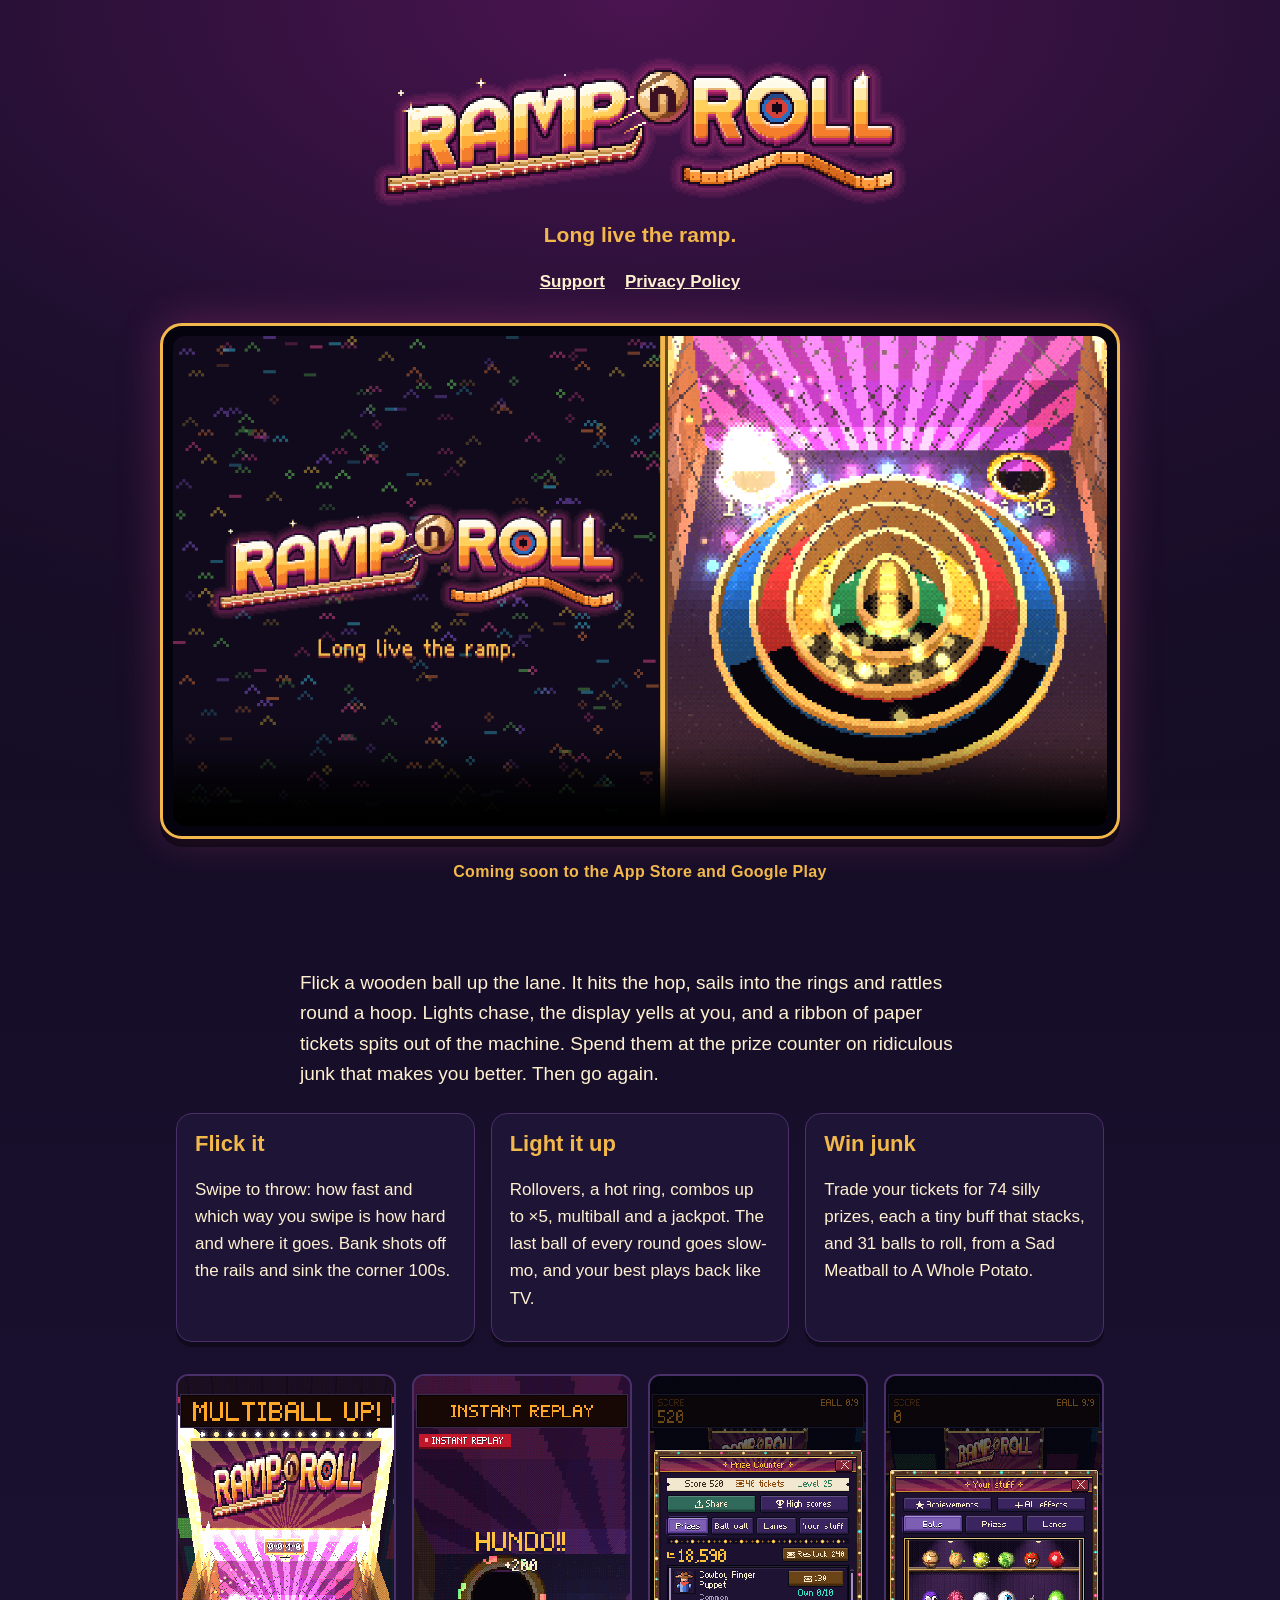
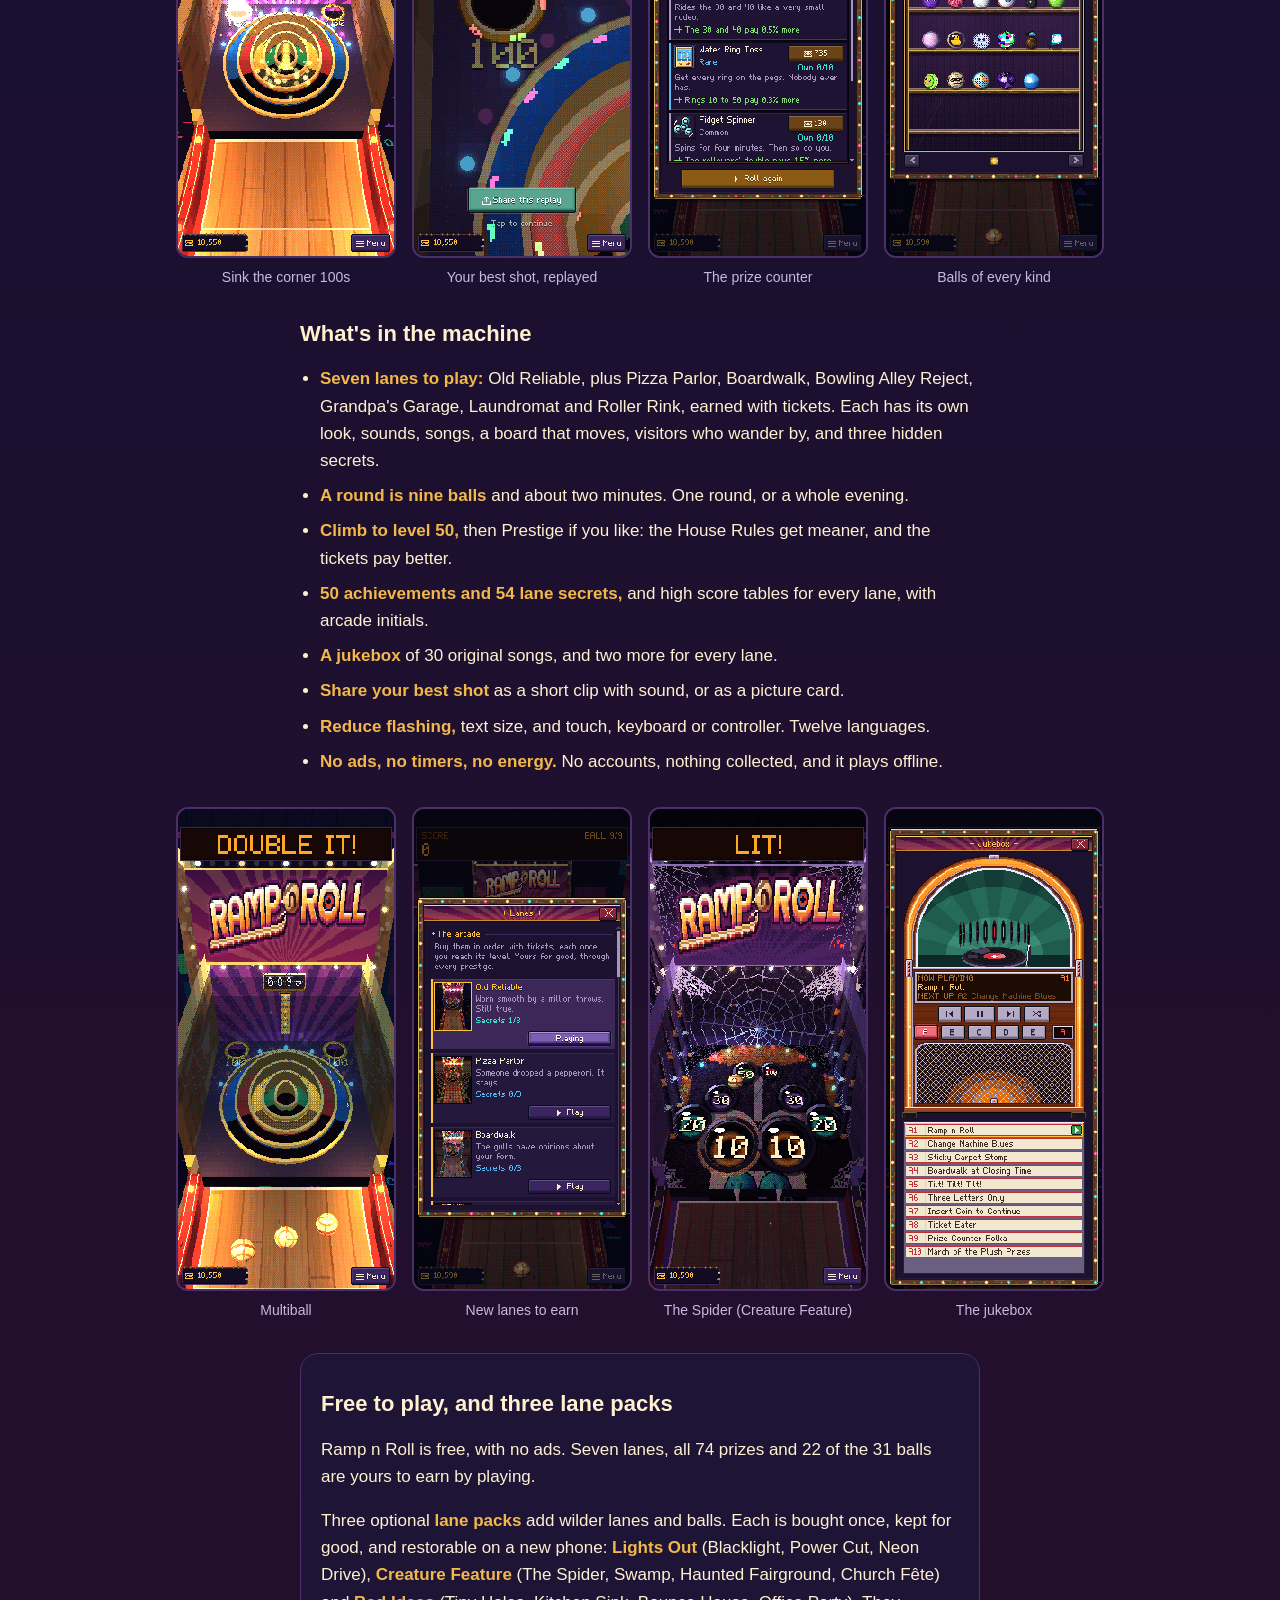
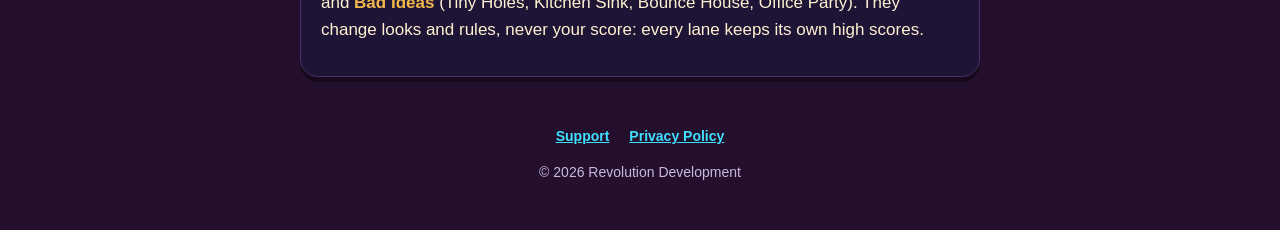
==== index.html @ 35fb27bb "Ramp n Roll: the landing, privacy and support pages" ====
<!doctype html>
<html lang="en">
<head>
  <meta charset="utf-8">
  <meta name="viewport" content="width=device-width, initial-scale=1">
  <title>Ramp n Roll</title>
  <meta name="description" content="A silly pixel-art arcade game: flick the ball up the lane, light up the machine, win tickets and spend them on ridiculous prizes. For iPhone, iPad and Android.">
  <meta property="og:title" content="Ramp n Roll">
  <meta property="og:description" content="Flick the ball up the lane, light up the machine, win tickets, buy ridiculous prizes, go again. Long live the ramp.">
  <meta property="og:image" content="https://webdevbrian.github.io/rampnroll-site/og.png">
  <meta property="og:type" content="website">
  <meta name="twitter:card" content="summary_large_image">
  <meta name="theme-color" content="#100a1c">
  <link rel="icon" href="icon.png">
  <link rel="apple-touch-icon" href="icon.png">
  <link rel="stylesheet" href="style.css">
</head>
<body>
  <header class="hero">
    <h1><img class="logo pixel" src="logo.png" alt="Ramp n Roll" width="1088" height="324"></h1>
    <p class="tagline">Long live the ramp.</p>
    <nav><a href="support.html">Support</a><a href="privacy.html">Privacy Policy</a></nav>
    <figure class="screen">
      <video controls playsinline preload="metadata" poster="og.png" width="1920" height="1080">
        <source src="trailer.mp4" type="video/mp4">
        <img src="og.png" alt="Ramp n Roll's logo beside the machine's board, lit up after a corner 100." width="1200" height="630">
      </video>
    </figure>
    <p class="soon">Coming soon to the App Store and Google Play</p>
  </header>

  <main>
    <section class="intro">
      <p>Flick a wooden ball up the lane. It hits the hop, sails into the rings and rattles round a hoop. Lights chase, the display yells at you, and a ribbon of paper tickets spits out of the machine. Spend them at the prize counter on ridiculous junk that makes you better. Then go again.</p>
    </section>

    <section class="how">
      <div><h2>Flick it</h2><p>Swipe to throw: how fast and which way you swipe is how hard and where it goes. Bank shots off the rails and sink the corner 100s.</p></div>
      <div><h2>Light it up</h2><p>Rollovers, a hot ring, combos up to ×5, multiball and a jackpot. The last ball of every round goes slow-mo, and your best plays back like TV.</p></div>
      <div><h2>Win junk</h2><p>Trade your tickets for 74 silly prizes, each a tiny buff that stacks, and 31 balls to roll, from a Sad Meatball to A Whole Potato.</p></div>
    </section>

    <section class="gallery">
      <figure><img src="shots/hundo.png" alt="The machine lit up as a ball drops into a corner 100." width="480" height="1066" loading="lazy"><figcaption>Sink the corner 100s</figcaption></figure>
      <figure><img src="shots/replay.png" alt="The instant replay, close on the 100 hole with HUNDO!! over it." width="480" height="1066" loading="lazy"><figcaption>Your best shot, replayed</figcaption></figure>
      <figure><img src="shots/counter.png" alt="The prize counter after a round, with prizes to buy for tickets." width="480" height="1066" loading="lazy"><figcaption>The prize counter</figcaption></figure>
      <figure><img src="shots/balls.png" alt="Shelves of balls in a lit glass case." width="480" height="1066" loading="lazy"><figcaption>Balls of every kind</figcaption></figure>
    </section>

    <section class="features">
      <h2>What's in the machine</h2>
      <ul>
        <li><strong>Seven lanes to play:</strong> Old Reliable, plus Pizza Parlor, Boardwalk, Bowling Alley Reject, Grandpa's Garage, Laundromat and Roller Rink, earned with tickets. Each has its own look, sounds, songs, a board that moves, visitors who wander by, and three hidden secrets.</li>
        <li><strong>A round is nine balls</strong> and about two minutes. One round, or a whole evening.</li>
        <li><strong>Climb to level 50,</strong> then Prestige if you like: the House Rules get meaner, and the tickets pay better.</li>
        <li><strong>50 achievements and 54 lane secrets,</strong> and high score tables for every lane, with arcade initials.</li>
        <li><strong>A jukebox</strong> of 30 original songs, and two more for every lane.</li>
        <li><strong>Share your best shot</strong> as a short clip with sound, or as a picture card.</li>
        <li><strong>Reduce flashing,</strong> text size, and touch, keyboard or controller. Twelve languages.</li>
        <li><strong>No ads, no timers, no energy.</strong> No accounts, nothing collected, and it plays offline.</li>
      </ul>
    </section>

    <section class="gallery">
      <figure><img src="shots/multiball.png" alt="Multiball: three balls rolling up the lane at once." width="480" height="1066" loading="lazy"><figcaption>Multiball</figcaption></figure>
      <figure><img src="shots/lanes.png" alt="The lane picker, with Old Reliable, Pizza Parlor and Boardwalk." width="480" height="1066" loading="lazy"><figcaption>New lanes to earn</figcaption></figure>
      <figure><img src="shots/spider.png" alt="The Spider lane: a giant spider's face, its eyes the holes." width="480" height="1066" loading="lazy"><figcaption>The Spider (Creature Feature)</figcaption></figure>
      <figure><img src="shots/jukebox.png" alt="The jukebox, with its record turning and a list of songs." width="480" height="1066" loading="lazy"><figcaption>The jukebox</figcaption></figure>
    </section>

    <section class="price card">
      <h2>Free to play, and three lane packs</h2>
      <p>Ramp n Roll is free, with no ads. Seven lanes, all 74 prizes and 22 of the 31 balls are yours to earn by playing.</p>
      <p>Three optional <strong>lane packs</strong> add wilder lanes and balls. Each is bought once, kept for good, and restorable on a new phone: <strong>Lights Out</strong> (Blacklight, Power Cut, Neon Drive), <strong>Creature Feature</strong> (The Spider, Swamp, Haunted Fairground, Church Fête) and <strong>Bad Ideas</strong> (Tiny Holes, Kitchen Sink, Bounce House, Office Party). They change looks and rules, never your score: every lane keeps its own high scores.</p>
    </section>
  </main>

  <footer>
    <nav><a href="support.html">Support</a><a href="privacy.html">Privacy Policy</a></nav>
    <p>© 2026 Revolution Development</p>
  </footer>
</body>
</html>
---- style.css ----
/* Ramp n Roll's public pages: the arcade's palette (the carpet's dark, the cabinet's gold, the neon), readable on a phone. */
:root {
  --ink: #fff1d0; --ink-soft: #c9b8e0; --night: #100a1c; --night-2: #1a1030; --panel: #1e1436; --panel-edge: #4a2f6a;
  --gold: #f2b84b; --pink: #ff4fa3; --cyan: #3fe0ff; --rust: #7a2f2a;
}
* { box-sizing: border-box; }
html { -webkit-text-size-adjust: 100%; background: var(--night); }
body { margin: 0; background: linear-gradient(180deg, var(--night), var(--night-2) 45%, #240f2c); color: var(--ink); font: 17px/1.6 -apple-system, BlinkMacSystemFont, "Segoe UI", Roboto, sans-serif; min-height: 100vh; }
img, video { max-width: 100%; height: auto; }
a { color: var(--cyan); }
.pixel { image-rendering: pixelated; }

header { background: radial-gradient(120% 90% at 50% 0%, #4a1450 0%, #1e0f2e 55%, transparent 100%); padding: 40px 16px 32px; text-align: center; }
header .icon { width: 96px; height: 96px; border-radius: 22px; box-shadow: 0 6px 0 rgba(0, 0, 0, .35); }
header h1 { margin: 12px 0 0; font-size: 38px; line-height: 1.2; letter-spacing: .5px; text-shadow: 0 3px 0 #05030e; }
header p { margin: 4px 0 0; color: var(--ink-soft); }
nav { display: flex; gap: 20px; justify-content: center; flex-wrap: wrap; margin-top: 16px; }
header nav a { color: var(--ink); font-weight: 600; }

.hero { padding-bottom: 40px; }
.hero .logo { display: block; margin: 0 auto; width: min(100%, 544px); }
.tagline { font-size: 21px; color: var(--gold) !important; font-weight: 600; }
.screen { margin: 28px auto 0; max-width: 960px; padding: 10px; background: #05030e; border: 3px solid var(--gold); border-radius: 22px; box-shadow: 0 8px 0 rgba(0, 0, 0, .45), 0 0 40px rgba(255, 79, 163, .25); }
.screen video { display: block; width: 100%; border-radius: 12px; }
.soon { margin-top: 20px; font-weight: 600; font-size: 16px; letter-spacing: .3px; color: var(--gold) !important; }

main { max-width: 680px; margin: 0 auto; padding: 24px 16px 48px; }
h2 { font-size: 22px; line-height: 1.3; margin: 32px 0 8px; color: var(--ink); }
.card { background: var(--panel); border: 1px solid var(--panel-edge); border-radius: 18px; padding: 4px 20px 16px; box-shadow: 0 5px 0 rgba(0, 0, 0, .35); margin: 16px 0; }

.hero ~ main { max-width: 960px; }
.intro { max-width: 680px; margin: 8px auto 0; font-size: 19px; }
.how { display: grid; grid-template-columns: repeat(3, 1fr); gap: 16px; margin: 24px 0 8px; }
.how div { background: var(--panel); border: 1px solid var(--panel-edge); border-radius: 16px; padding: 4px 18px 12px; box-shadow: 0 5px 0 rgba(0, 0, 0, .35); }
.how h2 { margin-top: 12px; color: var(--gold); }
.gallery { display: grid; grid-template-columns: repeat(4, 1fr); gap: 16px; margin: 32px 0; }
.gallery figure { margin: 0; }
.gallery img { display: block; width: 100%; border-radius: 12px; border: 2px solid var(--panel-edge); background: #05030e; image-rendering: pixelated; }
.gallery figcaption { font-size: 14px; color: var(--ink-soft); margin-top: 8px; text-align: center; }
.features { max-width: 680px; margin: 0 auto; }
.features ul { padding-left: 20px; }
.features li { margin: 8px 0; }
.features strong, .price strong { color: var(--gold); }
.price { max-width: 680px; margin: 32px auto 0; }

footer { text-align: center; color: var(--ink-soft); font-size: 14px; padding: 0 16px 32px; }
footer nav { margin: 0 0 8px; }
footer nav a { font-weight: 600; }

@media (max-width: 760px) {
  .gallery { grid-template-columns: 1fr 1fr; }
}
@media (max-width: 640px) {
  header h1 { font-size: 32px; }
  .how { grid-template-columns: 1fr; }
  .screen { padding: 6px; border-radius: 16px; }
  .screen video { border-radius: 10px; }
}
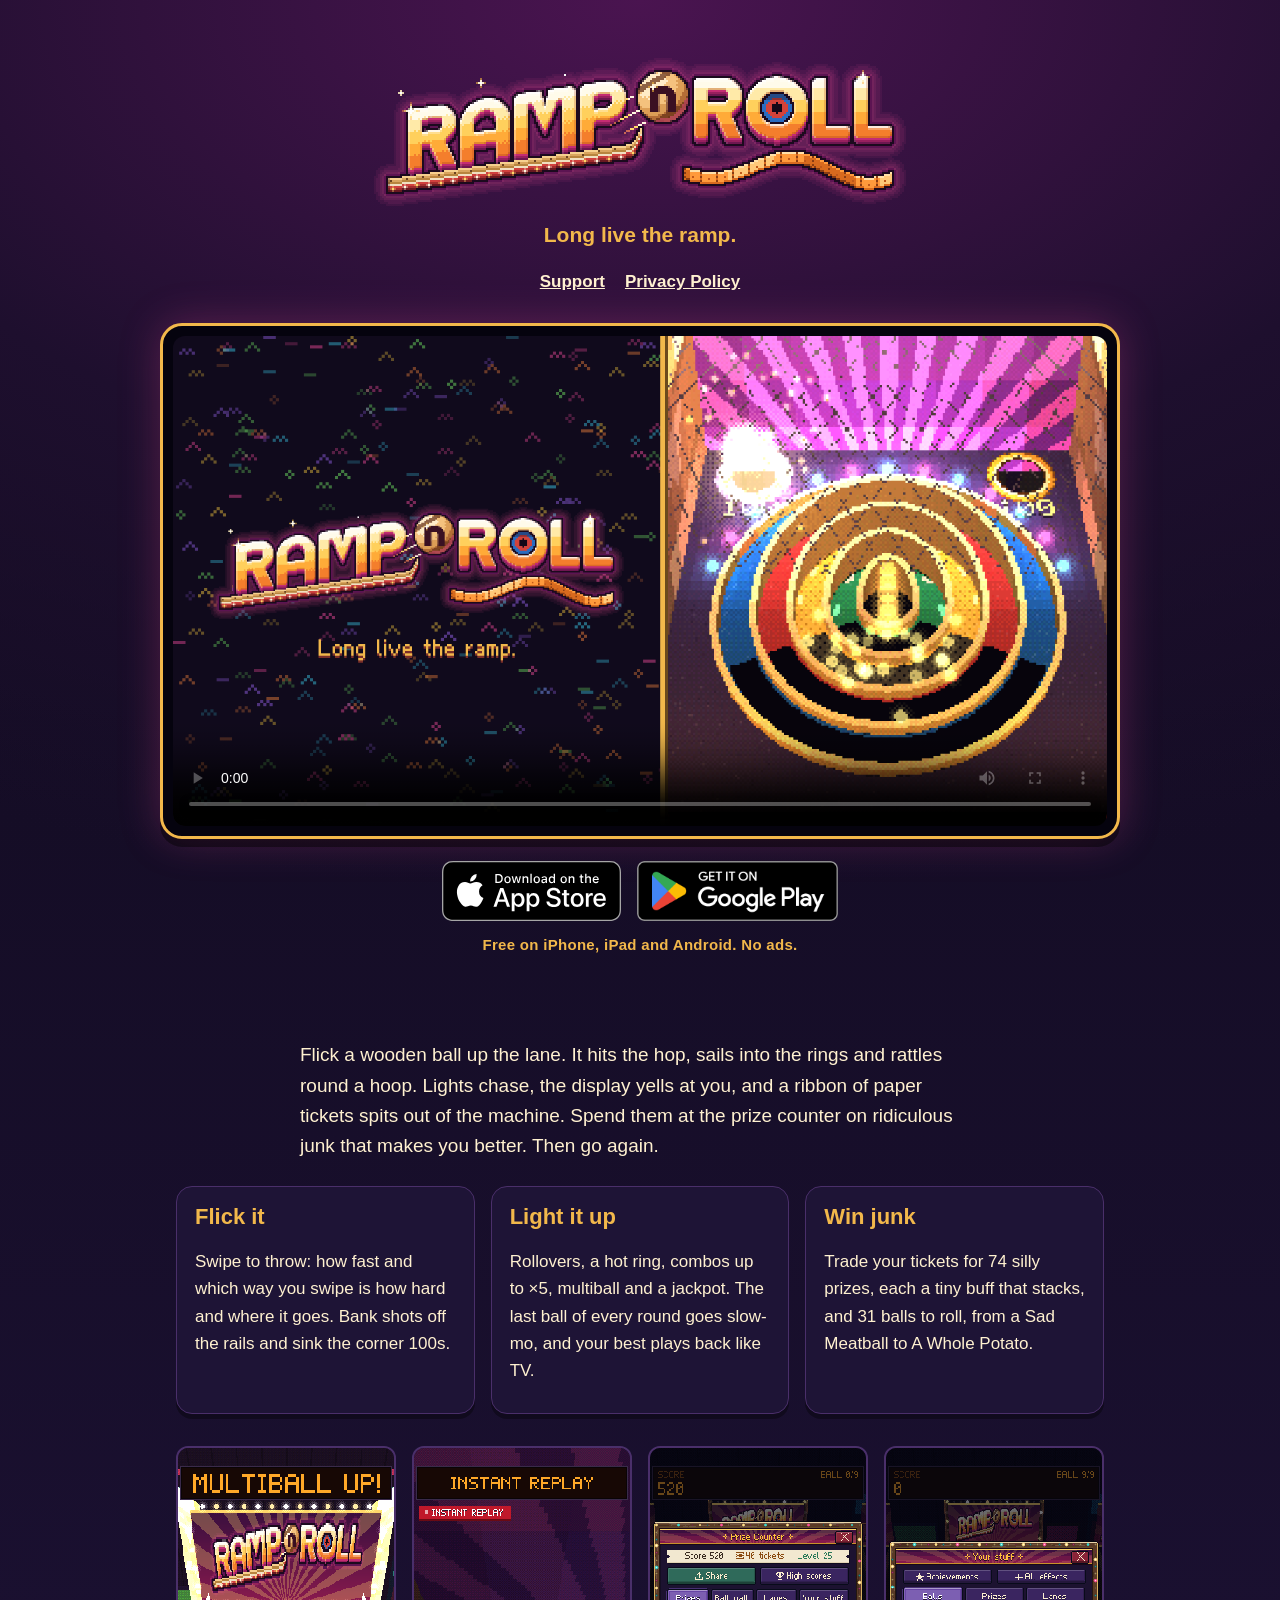
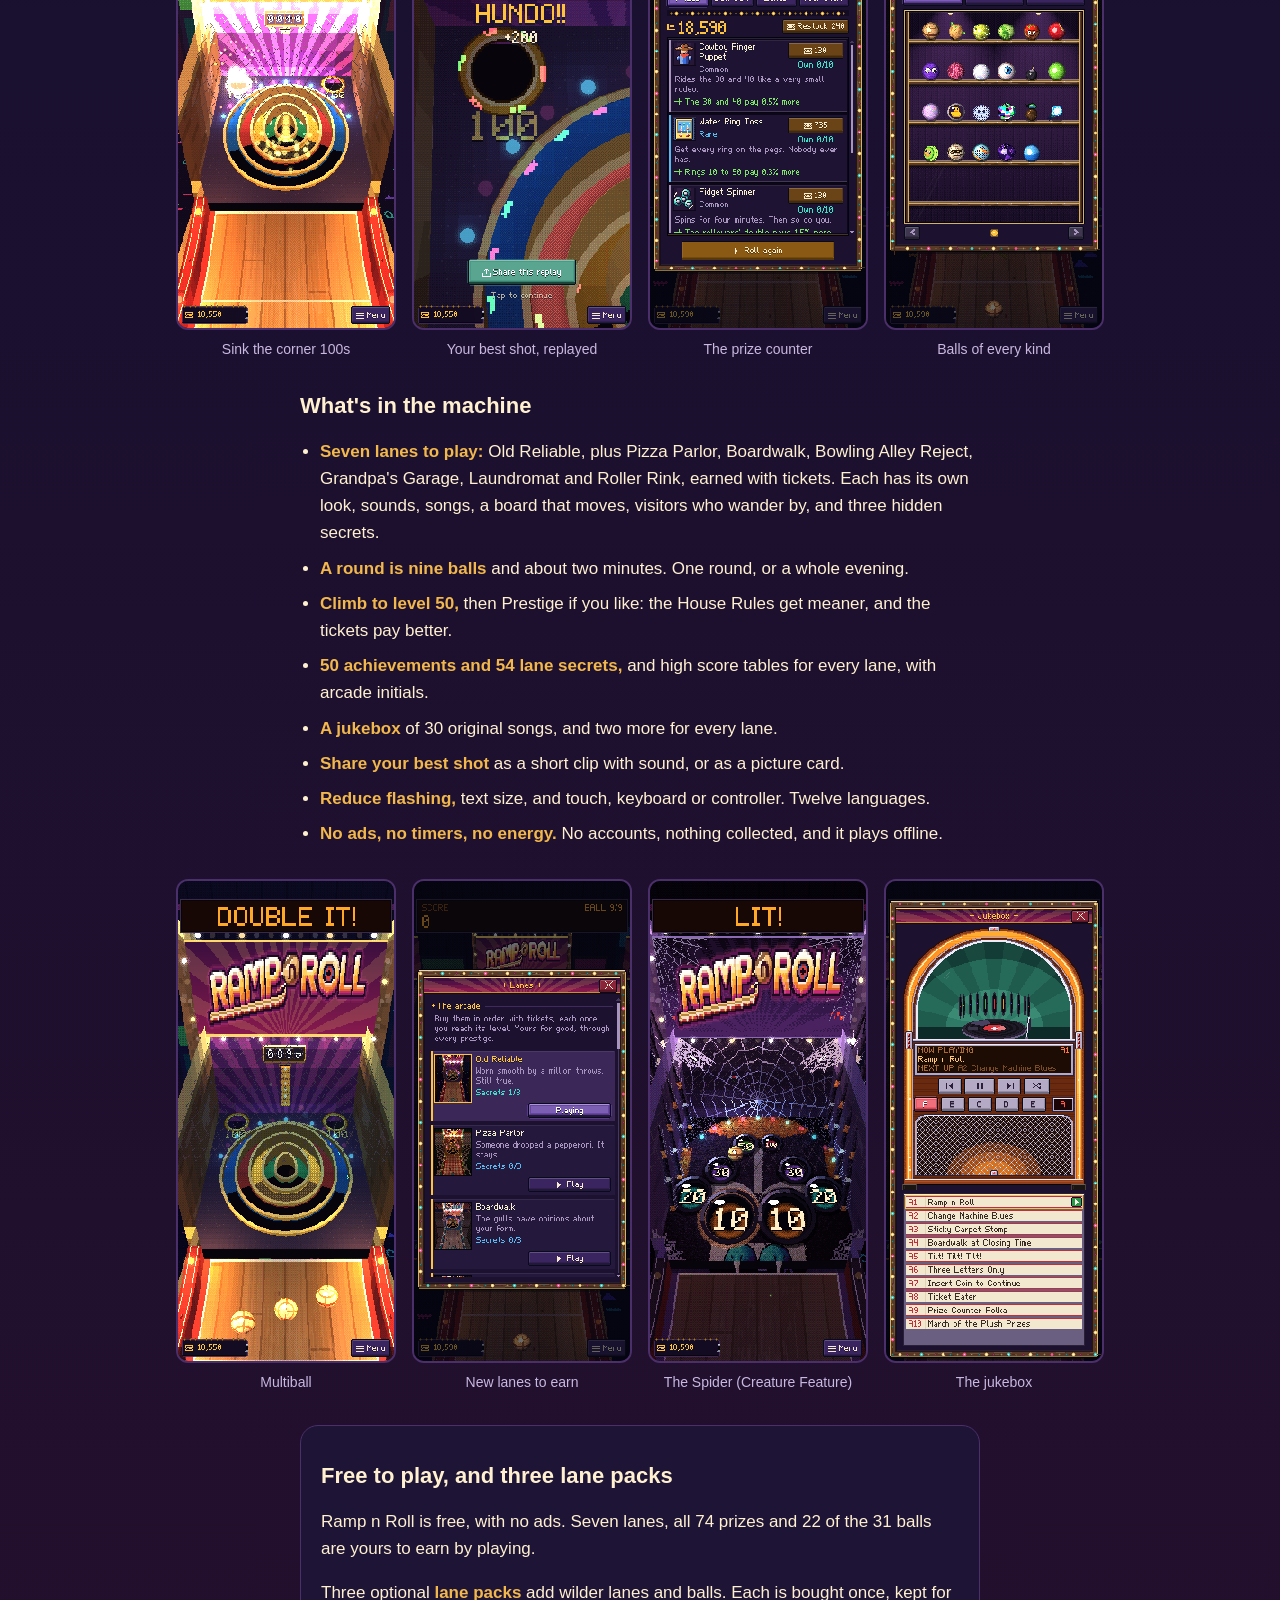
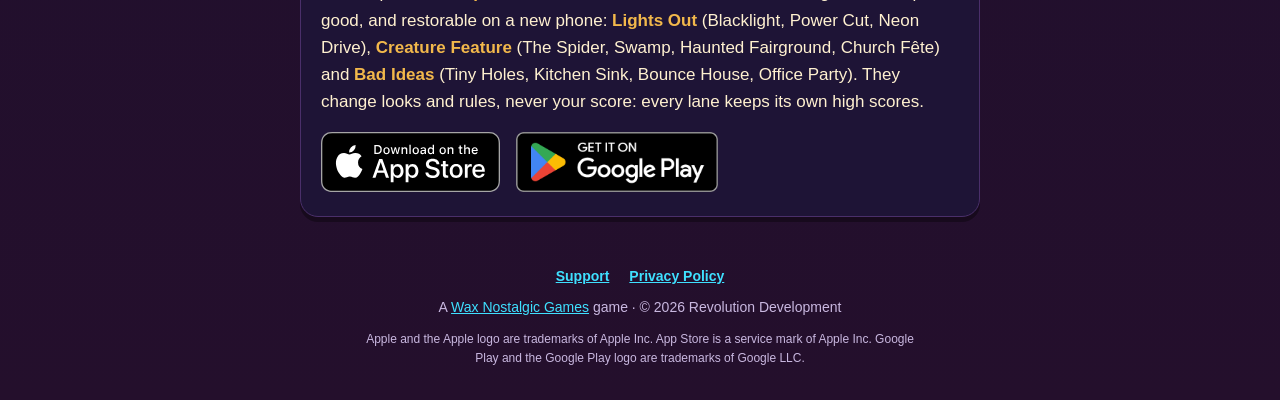
==== commit 0d80210a: "Ramp n Roll is out: the App Store and Google Play badges, the studio in the footer" ====
--- a/index.html
+++ b/index.html
@@ -4,10 +4,11 @@
   <meta charset="utf-8">
   <meta name="viewport" content="width=device-width, initial-scale=1">
   <title>Ramp n Roll</title>
-  <meta name="description" content="A silly pixel-art arcade game: flick the ball up the lane, light up the machine, win tickets and spend them on ridiculous prizes. For iPhone, iPad and Android.">
+  <meta name="description" content="A silly pixel-art arcade game: flick the ball up the lane, light up the machine, win tickets and spend them on ridiculous prizes. Free on the App Store and Google Play.">
   <meta property="og:title" content="Ramp n Roll">
   <meta property="og:description" content="Flick the ball up the lane, light up the machine, win tickets, buy ridiculous prizes, go again. Long live the ramp.">
-  <meta property="og:image" content="https://webdevbrian.github.io/rampnroll-site/og.png">
+  <meta property="og:image" content="https://rampnroll.waxnostalgicgames.com/og.png">
+  <meta property="og:url" content="https://rampnroll.waxnostalgicgames.com/">
   <meta property="og:type" content="website">
   <meta name="twitter:card" content="summary_large_image">
   <meta name="theme-color" content="#100a1c">
@@ -26,7 +27,11 @@
         <img src="og.png" alt="Ramp n Roll's logo beside the machine's board, lit up after a corner 100." width="1200" height="630">
       </video>
     </figure>
-    <p class="soon">Coming soon to the App Store and Google Play</p>
+    <p class="get">
+      <a href="https://apps.apple.com/app/id6830187638?pt=528711&amp;ct=rnr-site&amp;mt=8" aria-label="Download Ramp n Roll on the App Store"><img src="app-store-badge.svg" alt="Download on the App Store" width="180" height="60"></a>
+      <a href="https://play.google.com/store/apps/details?id=com.webdevbrian.rampnroll&amp;referrer=utm_source%3Dsite%26utm_medium%3Dweb%26utm_campaign%3Drnr-site" aria-label="Get Ramp n Roll on Google Play"><img src="google-play-badge.png" alt="Get it on Google Play" width="201" height="60"></a>
+    </p>
+    <p class="soon">Free on iPhone, iPad and Android. No ads.</p>
   </header>
 
   <main>
@@ -72,12 +77,17 @@
       <h2>Free to play, and three lane packs</h2>
       <p>Ramp n Roll is free, with no ads. Seven lanes, all 74 prizes and 22 of the 31 balls are yours to earn by playing.</p>
       <p>Three optional <strong>lane packs</strong> add wilder lanes and balls. Each is bought once, kept for good, and restorable on a new phone: <strong>Lights Out</strong> (Blacklight, Power Cut, Neon Drive), <strong>Creature Feature</strong> (The Spider, Swamp, Haunted Fairground, Church Fête) and <strong>Bad Ideas</strong> (Tiny Holes, Kitchen Sink, Bounce House, Office Party). They change looks and rules, never your score: every lane keeps its own high scores.</p>
+      <p class="get">
+        <a href="https://apps.apple.com/app/id6830187638?pt=528711&amp;ct=rnr-site&amp;mt=8" aria-label="Download Ramp n Roll on the App Store"><img src="app-store-badge.svg" alt="Download on the App Store" width="180" height="60"></a>
+        <a href="https://play.google.com/store/apps/details?id=com.webdevbrian.rampnroll&amp;referrer=utm_source%3Dsite%26utm_medium%3Dweb%26utm_campaign%3Drnr-site" aria-label="Get Ramp n Roll on Google Play"><img src="google-play-badge.png" alt="Get it on Google Play" width="201" height="60"></a>
+      </p>
     </section>
   </main>
 
   <footer>
     <nav><a href="support.html">Support</a><a href="privacy.html">Privacy Policy</a></nav>
-    <p>© 2026 Revolution Development</p>
+    <p>A <a href="https://waxnostalgicgames.com/">Wax Nostalgic Games</a> game · © 2026 Revolution Development</p>
+    <p class="legal">Apple and the Apple logo are trademarks of Apple Inc. App Store is a service mark of Apple Inc. Google Play and the Google Play logo are trademarks of Google LLC.</p>
   </footer>
 </body>
 </html>
--- a/style.css
+++ b/style.css
@@ -23,6 +23,12 @@
 .screen { margin: 28px auto 0; max-width: 960px; padding: 10px; background: #05030e; border: 3px solid var(--gold); border-radius: 22px; box-shadow: 0 8px 0 rgba(0, 0, 0, .45), 0 0 40px rgba(255, 79, 163, .25); }
 .screen video { display: block; width: 100%; border-radius: 12px; }
 .soon { margin-top: 20px; font-weight: 600; font-size: 16px; letter-spacing: .3px; color: var(--gold) !important; }
+/* The store badges: Apple's and Google's own artwork, as on the studio's other sites. */
+.get { display: flex; flex-wrap: wrap; gap: 12px 16px; justify-content: center; align-items: center; margin: 22px 0 0; }
+.get a { display: block; line-height: 0; }
+.get img { display: block; height: 60px; width: auto; }
+.get + .soon { margin-top: 12px; font-size: 15px; }
+.price .get { justify-content: flex-start; margin: 16px 0 8px; }
 
 main { max-width: 680px; margin: 0 auto; padding: 24px 16px 48px; }
 h2 { font-size: 22px; line-height: 1.3; margin: 32px 0 8px; color: var(--ink); }
@@ -46,6 +52,8 @@
 footer { text-align: center; color: var(--ink-soft); font-size: 14px; padding: 0 16px 32px; }
 footer nav { margin: 0 0 8px; }
 footer nav a { font-weight: 600; }
+footer p { margin: 4px 0; }
+footer .legal { font-size: 12px; max-width: 560px; margin: 12px auto 0; }
 
 @media (max-width: 760px) {
   .gallery { grid-template-columns: 1fr 1fr; }
@@ -53,6 +61,8 @@
 @media (max-width: 640px) {
   header h1 { font-size: 32px; }
   .how { grid-template-columns: 1fr; }
+  .get { gap: 10px; }
+  .get img { height: 50px; }
   .screen { padding: 6px; border-radius: 16px; }
   .screen video { border-radius: 10px; }
 }
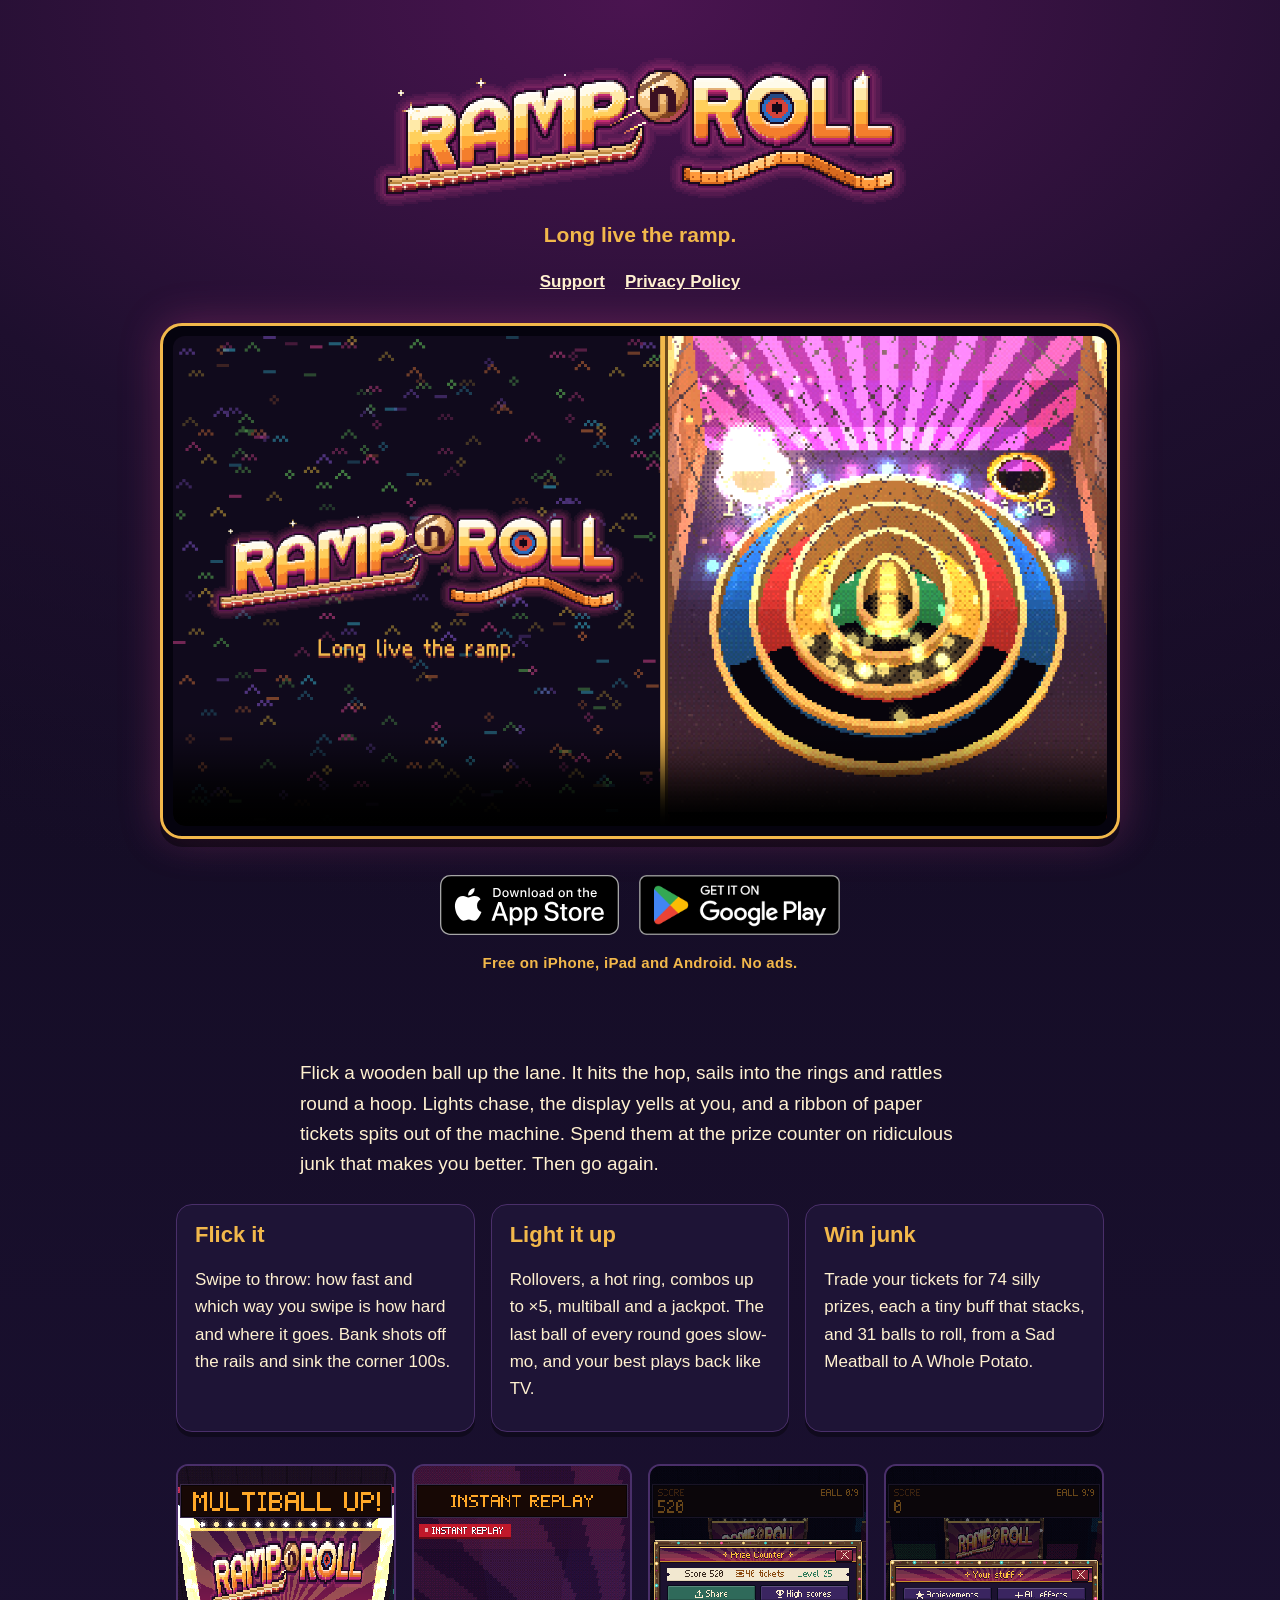
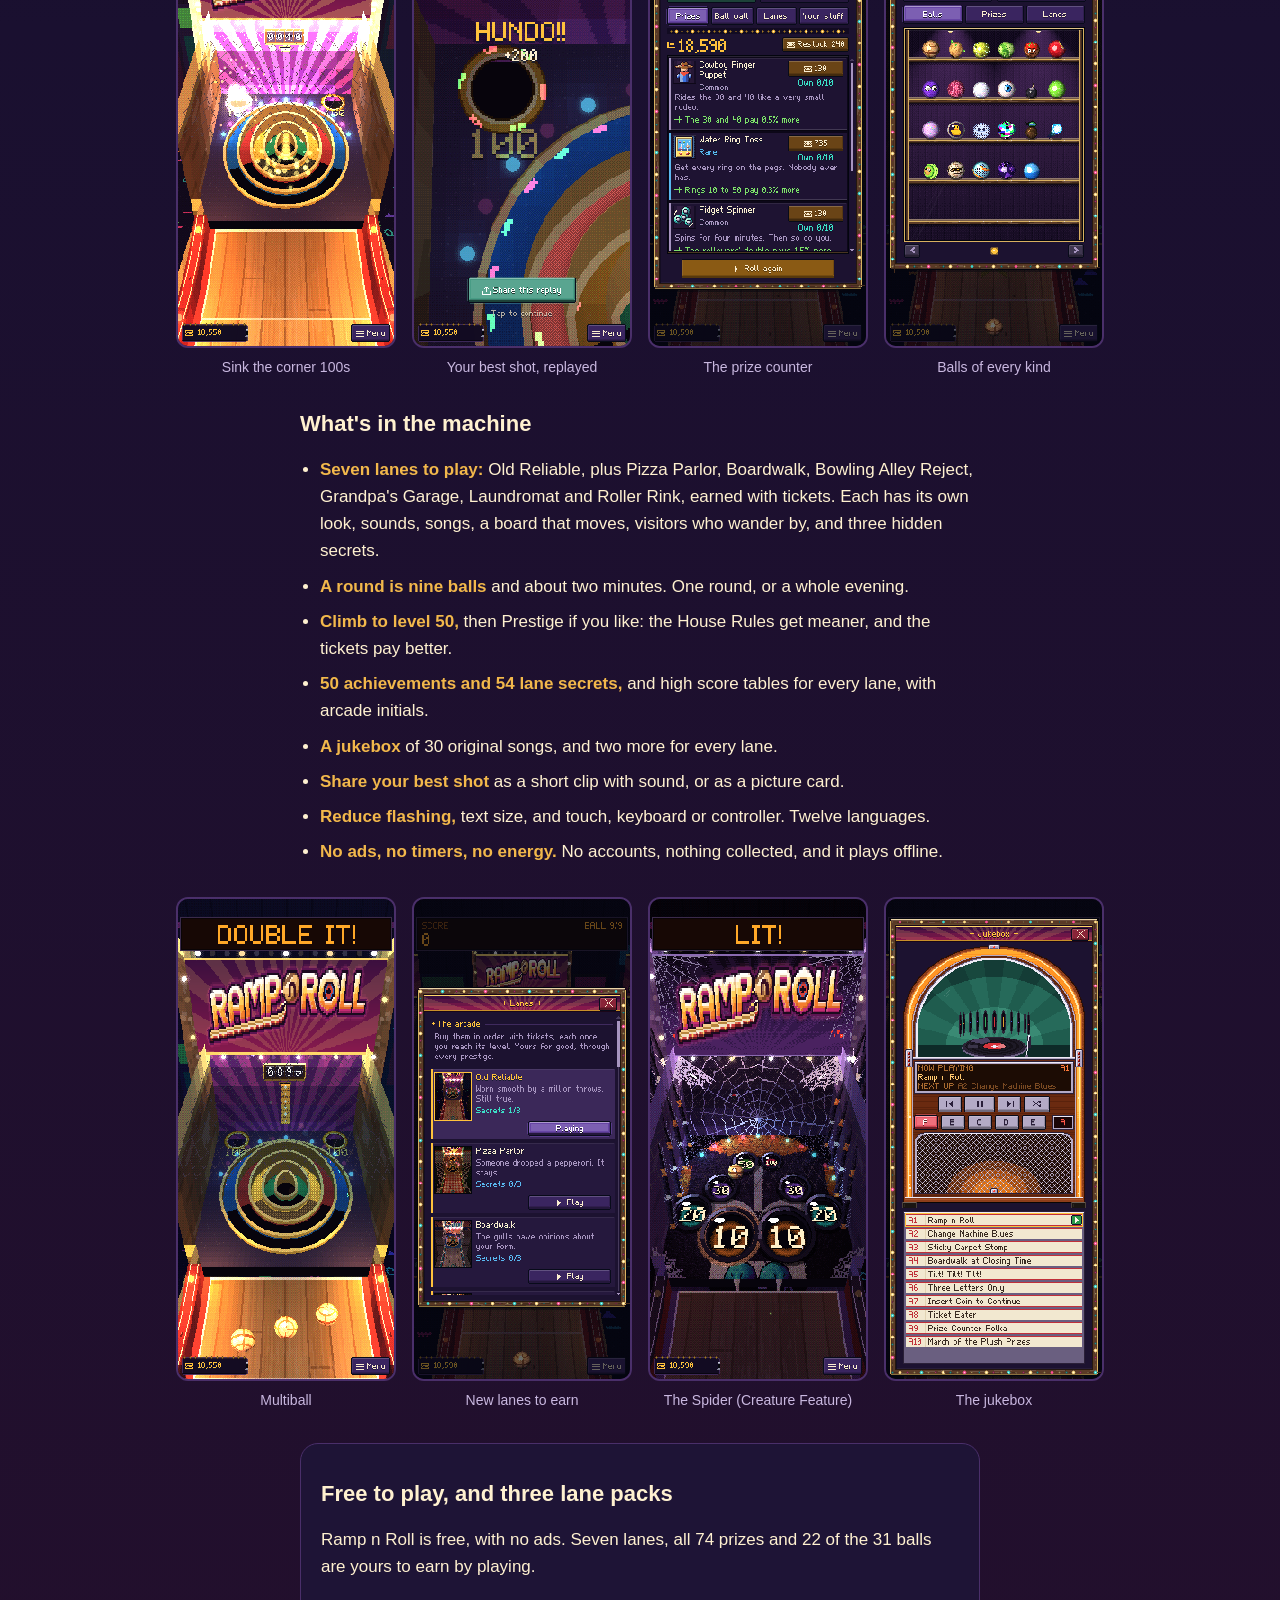
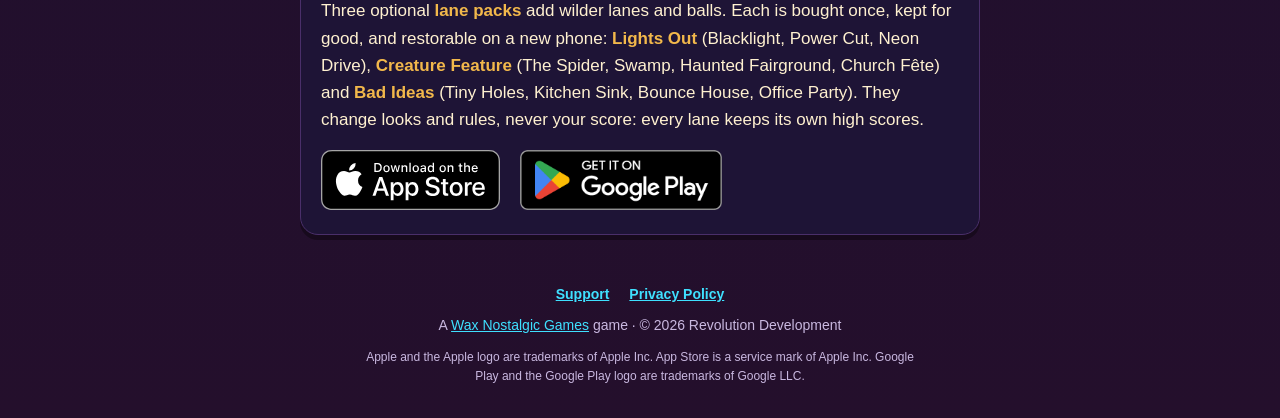
==== commit 5c01df78: "More room around the store badges; the stylesheet versioned against stale caches" ====
--- a/index.html
+++ b/index.html
@@ -14,7 +14,7 @@
   <meta name="theme-color" content="#100a1c">
   <link rel="icon" href="icon.png">
   <link rel="apple-touch-icon" href="icon.png">
-  <link rel="stylesheet" href="style.css">
+  <link rel="stylesheet" href="style.css?v=2">
 </head>
 <body>
   <header class="hero">
--- a/style.css
+++ b/style.css
@@ -24,10 +24,10 @@
 .screen video { display: block; width: 100%; border-radius: 12px; }
 .soon { margin-top: 20px; font-weight: 600; font-size: 16px; letter-spacing: .3px; color: var(--gold) !important; }
 /* The store badges: Apple's and Google's own artwork, as on the studio's other sites. */
-.get { display: flex; flex-wrap: wrap; gap: 12px 16px; justify-content: center; align-items: center; margin: 22px 0 0; }
+.get { display: flex; flex-wrap: wrap; gap: 14px 20px; justify-content: center; align-items: center; margin: 36px 0 0; }
 .get a { display: block; line-height: 0; }
 .get img { display: block; height: 60px; width: auto; }
-.get + .soon { margin-top: 12px; font-size: 15px; }
+.get + .soon { margin-top: 16px; font-size: 15px; }
 .price .get { justify-content: flex-start; margin: 16px 0 8px; }
 
 main { max-width: 680px; margin: 0 auto; padding: 24px 16px 48px; }
@@ -61,7 +61,7 @@
 @media (max-width: 640px) {
   header h1 { font-size: 32px; }
   .how { grid-template-columns: 1fr; }
-  .get { gap: 10px; }
+  .get { gap: 12px; margin-top: 28px; }
   .get img { height: 50px; }
   .screen { padding: 6px; border-radius: 16px; }
   .screen video { border-radius: 10px; }
